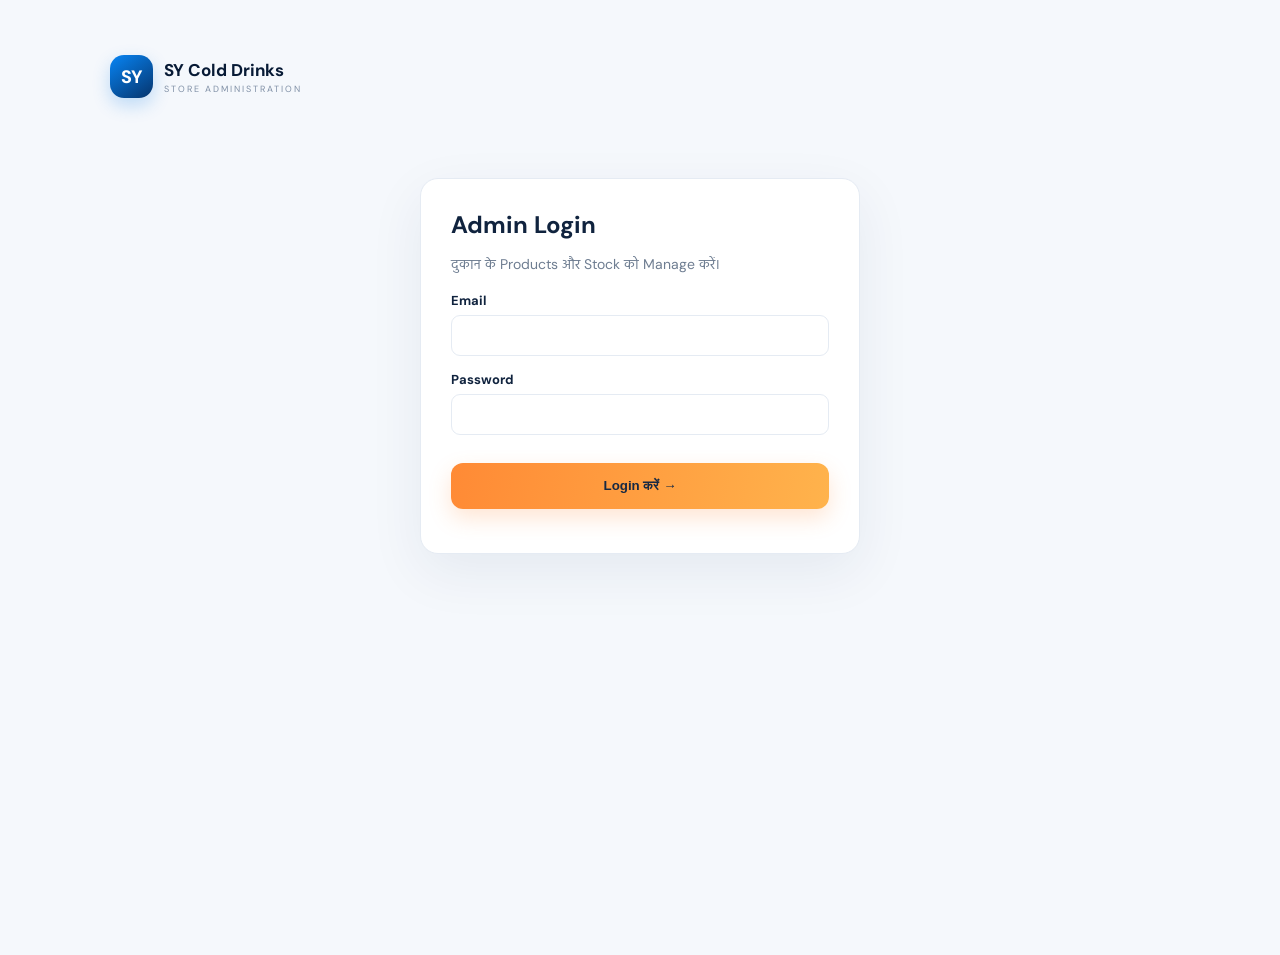
==== admin.html @ 3dd71ea2 "Create SY Cold Drinks admin panel" ====
<!doctype html>
<html lang="hi"><head><meta charset="utf-8"><meta name="viewport" content="width=device-width,initial-scale=1"><title>Admin | SY Cold Drinks</title><link rel="stylesheet" href="styles.css"></head>
<body class="admin-body">
<div class="admin-wrap">
  <a class="brand" href="./"><span class="brand-mark">SY</span><span><b>SY Cold Drinks</b><small>STORE ADMINISTRATION</small></span></a>
  <section class="admin-card" id="loginCard"><h1>Admin Login</h1><p>दुकान के Products और Stock को Manage करें।</p>
    <form id="loginForm"><label>Email<input name="email" type="email" required autocomplete="username"></label><label>Password<input name="password" type="password" required autocomplete="current-password"></label><button class="primary-btn full-btn">Login करें →</button><p class="form-message" id="loginMessage"></p></form>
  </section>
  <section id="dashboard" class="hidden">
    <div class="admin-top"><div><span class="eyebrow">CONTROL CENTER</span><h1>Products Dashboard</h1></div><button class="outline-btn" id="logoutBtn">Logout</button></div>
    <div class="admin-panel"><h2 id="productFormTitle">नया Product जोड़ें</h2><form id="productForm">
      <div class="admin-toolbar">
        <label>Product Name<input name="name" required></label><label>Size / Pack<input name="size_label" placeholder="जैसे 750 ml"></label><label>MRP (₹)<input name="mrp" type="number" min="0" step="1" required></label><label>Selling Price (₹)<input name="selling_price" type="number" min="0" step="1" required></label>
        <label>Stock<input name="stock_quantity" type="number" min="0" step="1" required></label><label>Image URL<input name="image_url" type="url" placeholder="https://..."></label><label>Brand<input name="brand"></label><label>Category ID<input name="category_id" type="number" min="1" placeholder="Optional"></label>
      </div>
      <label>Description<input name="description"></label>
      <button class="primary-btn" type="submit">Save Product</button> <button class="outline-btn hidden" type="button" id="cancelEdit">Cancel Edit</button><p class="form-message" id="productMessage"></p>
    </form></div>
    <div class="admin-panel"><div class="admin-top"><h2>Product List</h2><button class="outline-btn" id="refreshBtn">Refresh</button></div><div id="productsTable">Loading…</div></div>
    <p><a href="./">← Customer Website</a></p>
  </section>
</div><script src="admin.js"></script></body></html>
---- styles.css ----
@import url('https://fonts.googleapis.com/css2?family=DM+Sans:wght@400;500;600;700;800&family=Hind:wght@400;500;600;700&display=swap');
:root{--navy:#071a35;--blue:#0878e8;--cyan:#55d5e8;--orange:#ff8a35;--ink:#10233e;--muted:#6e7d91;--paper:#f5f8fc;--line:#e5ebf3;--white:#fff;--shadow:0 18px 55px #0b2a5012}
*{box-sizing:border-box}html{scroll-behavior:smooth}body{margin:0;background:#fff;color:var(--ink);font-family:'DM Sans','Hind',sans-serif}.topline{background:var(--navy);color:#d9f6ff;text-align:center;padding:9px 15px;font-size:13px;letter-spacing:.2px}.site-header{height:82px;display:flex;align-items:center;justify-content:space-between;padding:0 max(calc((100% - 1180px)/2),5.5%);border-bottom:1px solid var(--line);gap:24px}.brand{display:flex;align-items:center;gap:11px;color:var(--navy);text-decoration:none}.brand-mark{height:43px;width:43px;border-radius:14px;background:linear-gradient(145deg,#0785f5,#06346c);color:white;display:grid;place-items:center;font-weight:800;font-size:18px;box-shadow:0 7px 18px #0878e83d}.brand b{display:block;font-size:17px}.brand small{display:block;color:#8090a6;font-size:9px;letter-spacing:2px;margin-top:2px}.site-header nav{display:flex;gap:30px}.site-header nav a,footer>a{color:#52647a;text-decoration:none;font-size:14px;font-weight:600}.site-header nav a:hover,footer a:hover{color:var(--blue)}button,a{ -webkit-tap-highlight-color:transparent}.cart-pill{border:1px solid var(--line);background:#fff;border-radius:30px;padding:10px 15px;font-weight:700;color:var(--navy);cursor:pointer}.cart-pill b{background:var(--blue);color:#fff;border-radius:20px;padding:2px 7px;margin-left:5px}.hero{max-width:1180px;margin:32px auto 25px;min-height:405px;border-radius:28px;background:linear-gradient(110deg,#071a35 0%,#0a3768 58%,#0878c5 100%);color:#fff;display:grid;grid-template-columns:1fr 1fr;overflow:hidden;position:relative;padding:58px 7%}.hero:after{content:"";position:absolute;width:520px;height:520px;border:1px solid #ffffff16;border-radius:50%;right:7%;top:-200px}.hero-copy{position:relative;z-index:2}.eyebrow{font-size:10px;font-weight:800;letter-spacing:2px;color:#28b8ee}.hero h1{font-family:'Hind',sans-serif;font-size:clamp(42px,5vw,66px);line-height:1.12;margin:18px 0 12px;letter-spacing:-1.5px}.hero h1 em{font-style:normal;color:#64e2ef}.hero-copy p{color:#d0dfef;font-size:16px;max-width:390px;line-height:1.8}.primary-btn{display:inline-flex;align-items:center;justify-content:center;gap:24px;border:0;border-radius:12px;background:linear-gradient(100deg,#ff8a35,#ffb34c);color:#172943;font-weight:800;text-decoration:none;padding:15px 21px;cursor:pointer;box-shadow:0 9px 22px #ff8a3538}.primary-btn:hover{filter:brightness(1.04);transform:translateY(-1px)}.hero-notes{display:flex;gap:22px;margin-top:25px;color:#c9e9f7;font-size:12px}.hero-art{position:relative;min-height:280px;display:flex;align-items:center;justify-content:center}.sun-orb{position:absolute;width:260px;height:260px;border-radius:50%;background:linear-gradient(140deg,#ffbe66,#ff783d);opacity:.95;right:14%;top:8px;box-shadow:0 0 0 28px #ffffff0c}.can{position:absolute;width:105px;height:220px;border-radius:20px 20px 25px 25px;box-shadow:inset -12px 0 15px #00152b35,0 25px 35px #00152b55;display:flex;flex-direction:column;align-items:center;justify-content:center;color:#fff;border:2px solid #ffffff45;transform:rotate(-10deg);z-index:2}.can:before{content:"";position:absolute;top:-6px;width:65px;height:8px;background:#c9d6df;border-radius:6px}.can span{font-size:10px;letter-spacing:2px}.can b{font-size:24px;letter-spacing:-1px}.can small{font-size:8px;letter-spacing:2px;margin-top:10px}.can-orange{background:linear-gradient(100deg,#ed4f18,#ff9a27);left:20%;top:43px}.can-blue{background:linear-gradient(100deg,#0352a5,#18a9d7);right:18%;top:73px;transform:rotate(10deg)}.splash{position:absolute;right:0;bottom:5px;font-weight:900;font-size:25px;line-height:1;color:#baf5ff;transform:rotate(-8deg);z-index:3}.ice{position:absolute;color:#b9f7ff;font-size:42px;z-index:3}.ice-one{left:8%;top:14px}.ice-two{right:4%;top:50px}.benefits{max-width:1180px;margin:0 auto 75px;display:grid;grid-template-columns:repeat(4,1fr);border:1px solid var(--line);border-radius:18px;box-shadow:var(--shadow);background:#fff;padding:20px 10px}.benefits>div{display:grid;grid-template-columns:45px 1fr;grid-template-rows:auto auto;align-items:center;padding:7px 18px;border-right:1px solid var(--line)}.benefits>div:last-child{border:0}.benefits span{grid-row:1/3;font-size:25px}.benefits b{font-size:13px}.benefits small{font-size:11px;color:var(--muted);margin-top:4px}.section-wrap{max-width:1180px;margin:0 auto 80px}.section-heading{display:flex;align-items:end;justify-content:space-between;margin-bottom:24px}.section-heading h2,.address-strip h2{font-family:'Hind',sans-serif;font-size:34px;margin:7px 0 0;color:var(--navy)}.section-heading p{margin:5px 0 0;color:var(--muted);font-size:14px}.searchbox{border:1px solid var(--line);border-radius:12px;padding:11px 14px;color:#8796aa;min-width:260px}.searchbox input{border:0;outline:0;font:inherit;margin-left:8px;width:82%}.category-row{display:flex;gap:9px;overflow:auto;padding:2px 0 18px}.category{white-space:nowrap;border:1px solid var(--line);background:#fff;border-radius:30px;padding:9px 17px;color:#5e6e82;cursor:pointer}.category.active{background:var(--navy);border-color:var(--navy);color:#fff}.product-grid{display:grid;grid-template-columns:repeat(4,1fr);gap:18px}.product-card{border:1px solid var(--line);border-radius:17px;overflow:hidden;background:#fff;transition:.2s;box-shadow:0 4px 18px #0b2a5008}.product-card:hover{transform:translateY(-4px);box-shadow:var(--shadow)}.product-image{height:190px;background:linear-gradient(145deg,#e8f7ff,#f7f9fc);display:grid;place-items:center;position:relative}.product-image img{width:100%;height:100%;object-fit:contain;padding:15px}.product-placeholder{font-size:58px;filter:drop-shadow(0 12px 9px #18375a20)}.product-info{padding:15px}.product-info h3{font-size:15px;margin:0 0 5px}.product-info p{font-size:12px;color:var(--muted);margin:0 0 13px}.price-line{display:flex;align-items:center;gap:8px;margin-bottom:13px}.price-line b{font-size:18px;color:var(--navy)}.price-line del{font-size:12px;color:#9ba7b6}.add-btn{width:100%;border:0;border-radius:9px;padding:11px;background:#eaf5ff;color:#0874d9;font-weight:800;cursor:pointer}.add-btn:hover{background:#d8edff}.loading-card,.empty-products{grid-column:1/-1;padding:40px;text-align:center;border:1px dashed #ccd8e6;border-radius:16px;color:#75859a;background:#fbfdff}.address-strip{max-width:1180px;margin:0 auto 70px;padding:34px 40px;border-radius:20px;background:#eff8ff;display:flex;justify-content:space-between;align-items:center}.address-strip h2{font-size:27px}.address-strip p{color:var(--muted);margin-bottom:0}.outline-btn{border:1px solid #b8d8f2;border-radius:11px;padding:12px 18px;color:#086ac4;text-decoration:none;font-weight:700;white-space:nowrap}footer{border-top:1px solid var(--line);padding:25px max(calc((100% - 1180px)/2),5.5%);display:flex;align-items:center;justify-content:space-between;color:#8b98a9;font-size:12px}.footer-brand .brand-mark{width:34px;height:34px;border-radius:10px}.drawer-backdrop{position:fixed;inset:0;background:#06172b80;z-index:20;opacity:0;visibility:hidden;transition:.2s}.drawer-backdrop.open{opacity:1;visibility:visible}.cart-drawer{position:fixed;z-index:21;right:0;top:0;height:100dvh;width:min(430px,100%);background:#fff;transform:translateX(105%);transition:.25s;display:flex;flex-direction:column;padding:25px;box-shadow:-15px 0 45px #06172b20}.cart-drawer.open{transform:translateX(0)}.drawer-head{display:flex;align-items:center;justify-content:space-between;border-bottom:1px solid var(--line);padding-bottom:16px}.drawer-head h2{margin:4px 0 0;font-size:25px}.icon-btn{border:1px solid var(--line);background:#fff;border-radius:50%;width:38px;height:38px;cursor:pointer}.cart-items{flex:1;overflow:auto;padding:15px 0}.empty-cart{text-align:center;color:var(--muted);padding:45px 0}.cart-item{display:grid;grid-template-columns:1fr auto;gap:10px;padding:13px 0;border-bottom:1px solid var(--line)}.cart-item b{font-size:14px}.cart-item small{display:block;color:var(--muted);margin-top:5px}.qty-control{display:flex;align-items:center;gap:10px}.qty-control button{border:1px solid var(--line);background:#f6f9fc;border-radius:7px;width:27px;height:27px;cursor:pointer}.cart-summary{border-top:1px solid var(--line);padding-top:17px}.cart-summary>div{display:flex;justify-content:space-between;margin:9px 0;color:#65758a;font-size:14px}.cart-summary .total-line{font-size:18px;color:var(--navy);font-weight:800;border-top:1px dashed var(--line);padding-top:13px}.full-btn{width:100%;margin-top:13px}.cart-summary>small{display:block;color:#8794a5;font-size:11px;line-height:1.6;margin-top:12px}.checkout-dialog{border:0;border-radius:18px;width:min(500px,calc(100% - 24px));padding:24px;box-shadow:0 25px 80px #06172b45}.checkout-dialog::backdrop{background:#06172b88}.checkout-dialog form>label{display:block;font-size:13px;font-weight:700;margin:14px 0;color:#34465d}.checkout-dialog input,.checkout-dialog textarea,.checkout-dialog select{display:block;width:100%;margin-top:6px;border:1px solid #dce5ef;border-radius:9px;padding:11px;font:inherit;font-weight:400;outline-color:#1687ed}.payment-note{padding:12px;background:#f0f8ff;border-radius:9px;font-size:13px}.form-message{font-size:13px;color:#b64b27}.admin-body{background:var(--paper);min-height:100vh}.admin-wrap{max-width:1100px;margin:55px auto;padding:0 20px}.admin-card{max-width:440px;margin:80px auto;background:white;border:1px solid var(--line);border-radius:18px;padding:30px;box-shadow:var(--shadow)}.admin-card h1{margin:0 0 8px}.admin-card p{color:var(--muted);font-size:14px}.admin-card label,.admin-toolbar label{display:block;font-size:13px;font-weight:700;margin:15px 0}.admin-card input,.admin-toolbar input,.admin-toolbar select{width:100%;padding:11px;border:1px solid var(--line);border-radius:9px;margin-top:6px;font:inherit}.admin-panel{background:#fff;border:1px solid var(--line);border-radius:17px;padding:24px;margin:20px 0}.admin-toolbar{display:grid;grid-template-columns:repeat(4,1fr);gap:12px}.admin-toolbar button{align-self:end}.admin-table{width:100%;border-collapse:collapse;font-size:13px}.admin-table th,.admin-table td{text-align:left;padding:12px;border-bottom:1px solid var(--line)}.admin-table button{margin-right:5px;border:1px solid var(--line);background:white;border-radius:7px;padding:6px 9px;cursor:pointer}.danger{color:#c0392b}.admin-top{display:flex;justify-content:space-between;align-items:center}.hidden{display:none!important}@media(max-width:900px){.hero,.benefits,.section-wrap,.address-strip{margin-left:20px;margin-right:20px}.hero{padding:42px 5%;grid-template-columns:1fr 1fr}.benefits{grid-template-columns:repeat(2,1fr)}.benefits>div:nth-child(2){border-right:0}.benefits>div:nth-child(-n+2){border-bottom:1px solid var(--line)}.product-grid{grid-template-columns:repeat(3,1fr)}}@media(max-width:620px){.topline{font-size:11px}.site-header{height:68px;padding:0 16px}.site-header nav{display:none}.brand b{font-size:15px}.hero{margin:16px 12px 22px;display:block;padding:32px 25px 15px;min-height:570px}.hero h1{font-size:49px}.hero-art{height:260px;margin-top:8px}.can-orange{left:22%;top:18px}.can-blue{right:20%;top:44px}.sun-orb{right:18%;top:0;width:220px;height:220px}.benefits{margin:0 12px 55px;padding:10px 3px}.benefits>div{padding:12px 8px;grid-template-columns:34px 1fr}.benefits b{font-size:11px}.benefits small{font-size:10px}.benefits span{font-size:20px}.section-wrap{margin:0 14px 55px}.section-heading{display:block}.searchbox{display:block;margin-top:18px}.product-grid{grid-template-columns:repeat(2,minmax(0,1fr));gap:10px}.product-image{height:145px}.product-placeholder{font-size:45px}.product-info{padding:11px}.product-info h3{font-size:13px}.price-line b{font-size:16px}.address-strip{margin:0 12px 45px;padding:24px;display:block}.address-strip h2{font-size:23px}.outline-btn{display:inline-block;margin-top:18px}footer{padding:22px 15px;gap:10px;flex-wrap:wrap}footer>span{order:3;width:100%}.admin-toolbar{grid-template-columns:1fr 1fr}.admin-table{display:block;overflow:auto}}
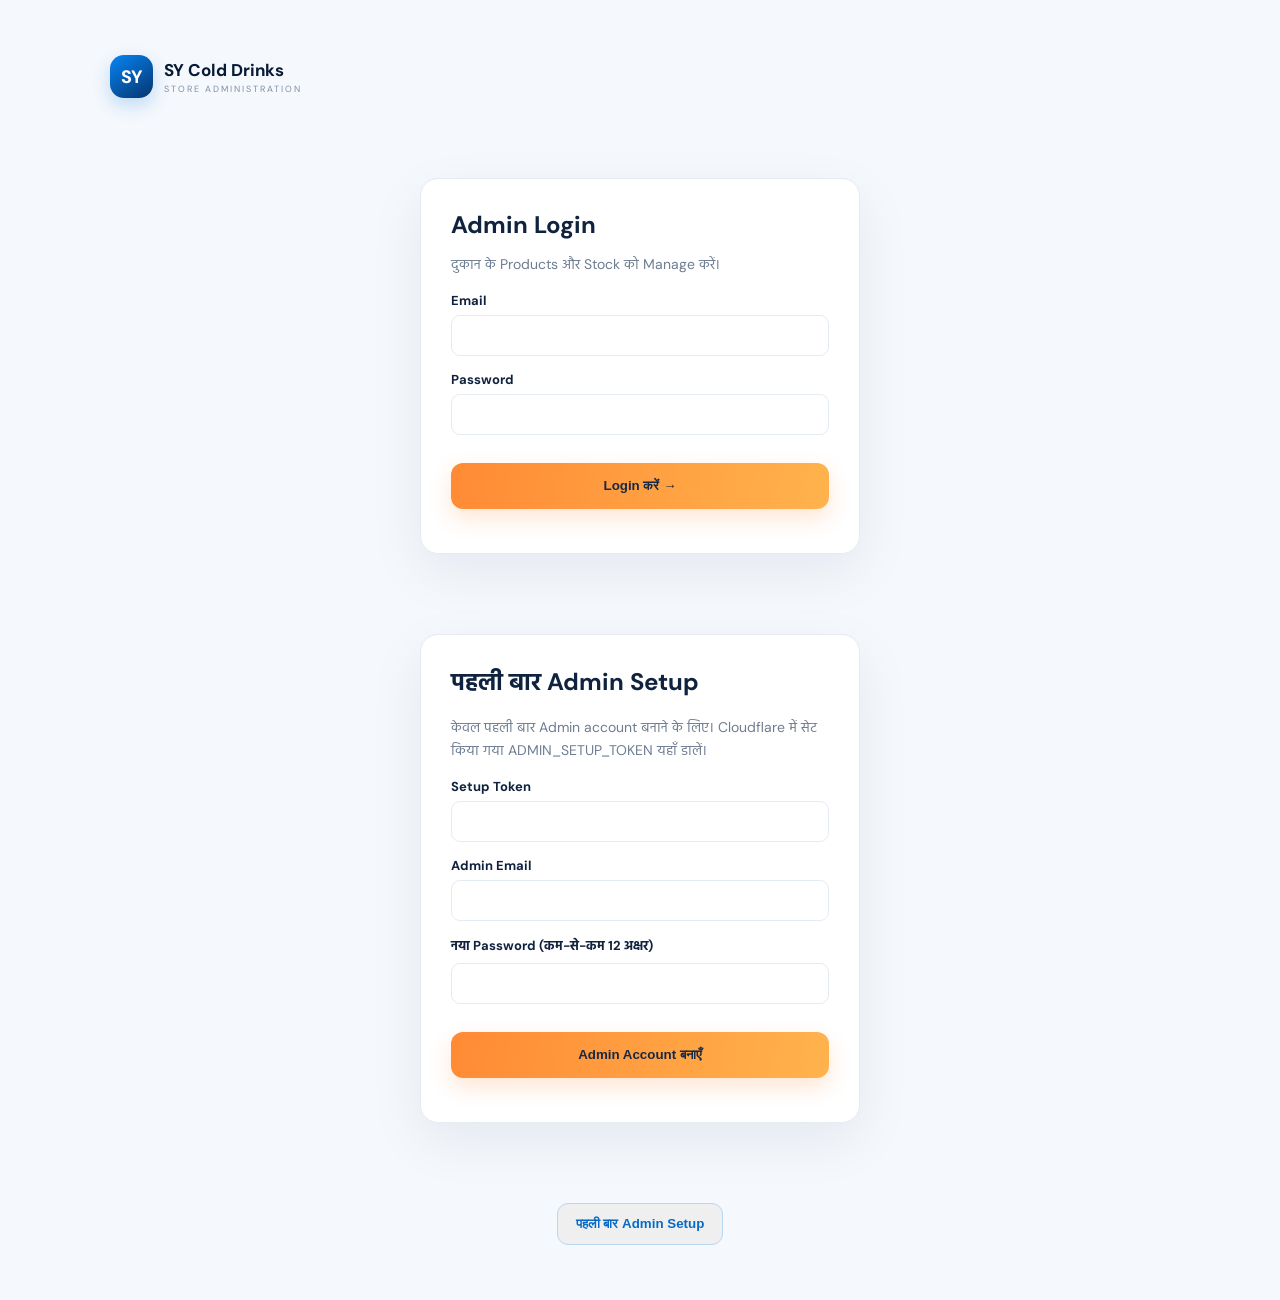
==== commit 9bd439da: "Add first admin account setup form" ====
--- a/admin.html
+++ b/admin.html
@@ -6,6 +6,11 @@
   <section class="admin-card" id="loginCard"><h1>Admin Login</h1><p>दुकान के Products और Stock को Manage करें।</p>
     <form id="loginForm"><label>Email<input name="email" type="email" required autocomplete="username"></label><label>Password<input name="password" type="password" required autocomplete="current-password"></label><button class="primary-btn full-btn">Login करें →</button><p class="form-message" id="loginMessage"></p></form>
   </section>
+  <section class="admin-card" id="setupCard">
+    <h1>पहली बार Admin Setup</h1><p>केवल पहली बार Admin account बनाने के लिए। Cloudflare में सेट किया गया ADMIN_SETUP_TOKEN यहाँ डालें।</p>
+    <form id="setupForm"><label>Setup Token<input name="setup_token" type="password" required autocomplete="off"></label><label>Admin Email<input name="email" type="email" required></label><label>नया Password (कम-से-कम 12 अक्षर)<input name="password" type="password" minlength="12" required autocomplete="new-password"></label><button class="primary-btn full-btn">Admin Account बनाएँ</button><p class="form-message" id="setupMessage"></p></form>
+  </section>
+  <p style="text-align:center"><button class="outline-btn" id="showSetup">पहली बार Admin Setup</button></p>
   <section id="dashboard" class="hidden">
     <div class="admin-top"><div><span class="eyebrow">CONTROL CENTER</span><h1>Products Dashboard</h1></div><button class="outline-btn" id="logoutBtn">Logout</button></div>
     <div class="admin-panel"><h2 id="productFormTitle">नया Product जोड़ें</h2><form id="productForm">
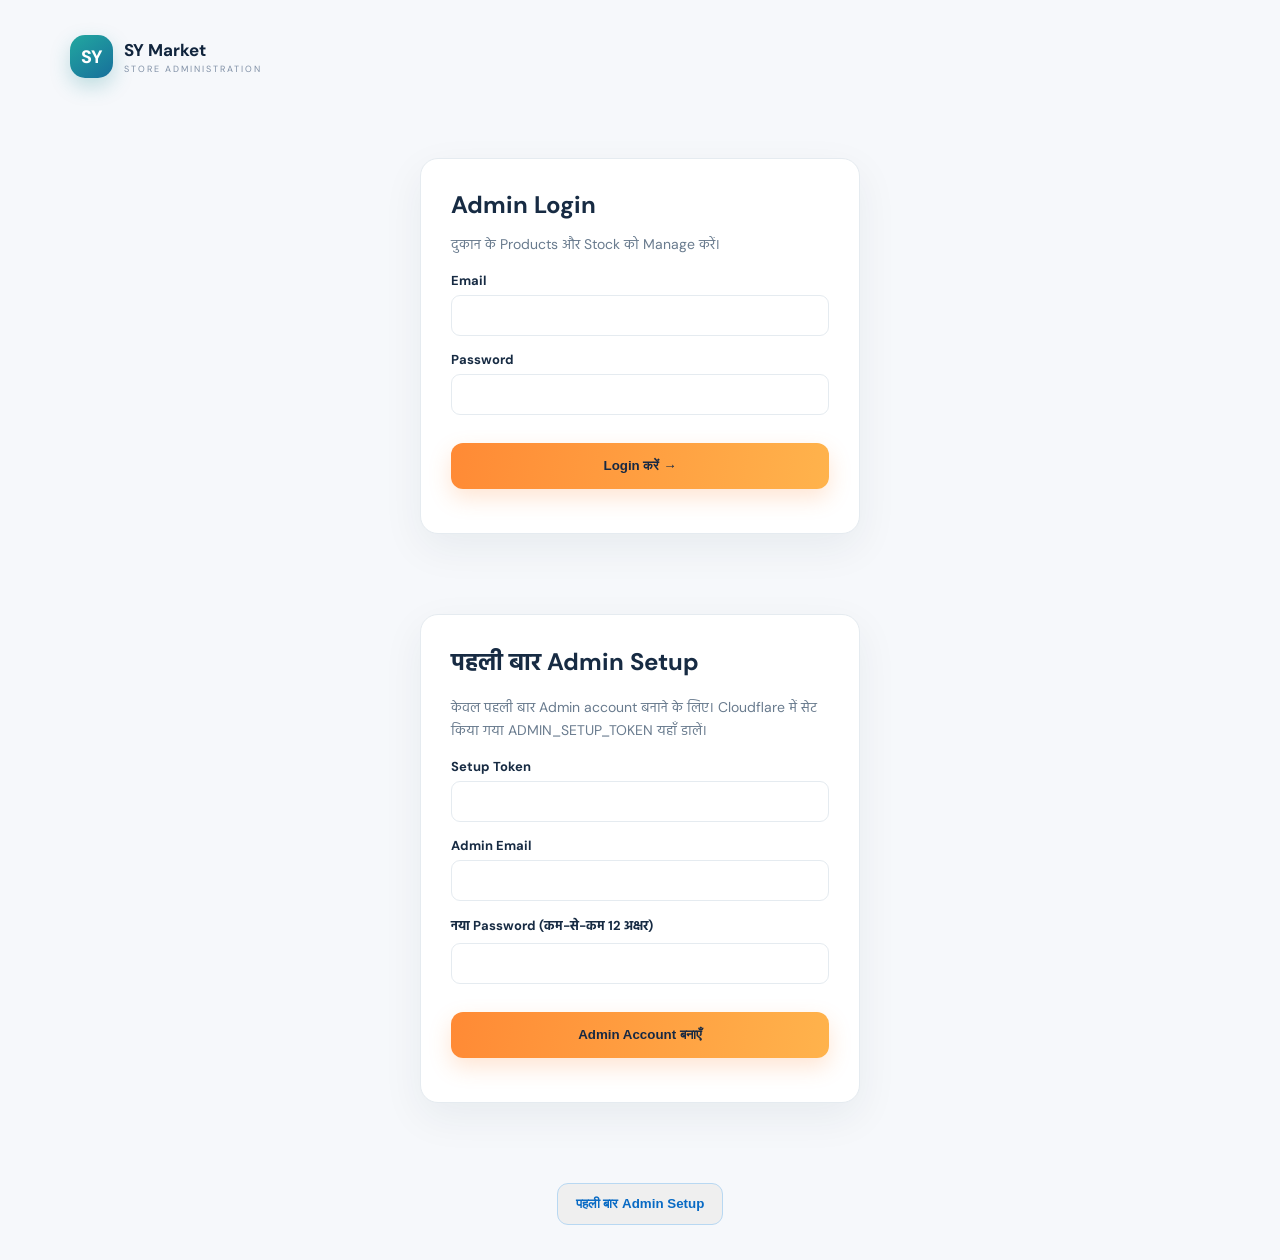
==== commit 3cf8ff11: "Update SY Market product and category admin form" ====
--- a/admin.html
+++ b/admin.html
@@ -1,27 +1,33 @@
-<!doctype html>
-<html lang="hi"><head><meta charset="utf-8"><meta name="viewport" content="width=device-width,initial-scale=1"><title>Admin | SY Cold Drinks</title><link rel="stylesheet" href="styles.css"></head>
-<body class="admin-body">
-<div class="admin-wrap">
-  <a class="brand" href="./"><span class="brand-mark">SY</span><span><b>SY Cold Drinks</b><small>STORE ADMINISTRATION</small></span></a>
-  <section class="admin-card" id="loginCard"><h1>Admin Login</h1><p>दुकान के Products और Stock को Manage करें।</p>
-    <form id="loginForm"><label>Email<input name="email" type="email" required autocomplete="username"></label><label>Password<input name="password" type="password" required autocomplete="current-password"></label><button class="primary-btn full-btn">Login करें →</button><p class="form-message" id="loginMessage"></p></form>
-  </section>
-  <section class="admin-card" id="setupCard">
-    <h1>पहली बार Admin Setup</h1><p>केवल पहली बार Admin account बनाने के लिए। Cloudflare में सेट किया गया ADMIN_SETUP_TOKEN यहाँ डालें।</p>
-    <form id="setupForm"><label>Setup Token<input name="setup_token" type="password" required autocomplete="off"></label><label>Admin Email<input name="email" type="email" required></label><label>नया Password (कम-से-कम 12 अक्षर)<input name="password" type="password" minlength="12" required autocomplete="new-password"></label><button class="primary-btn full-btn">Admin Account बनाएँ</button><p class="form-message" id="setupMessage"></p></form>
-  </section>
-  <p style="text-align:center"><button class="outline-btn" id="showSetup">पहली बार Admin Setup</button></p>
-  <section id="dashboard" class="hidden">
-    <div class="admin-top"><div><span class="eyebrow">CONTROL CENTER</span><h1>Products Dashboard</h1></div><button class="outline-btn" id="logoutBtn">Logout</button></div>
-    <div class="admin-panel"><h2 id="productFormTitle">नया Product जोड़ें</h2><form id="productForm">
-      <div class="admin-toolbar">
-        <label>Product Name<input name="name" required></label><label>Size / Pack<input name="size_label" placeholder="जैसे 750 ml"></label><label>MRP (₹)<input name="mrp" type="number" min="0" step="1" required></label><label>Selling Price (₹)<input name="selling_price" type="number" min="0" step="1" required></label>
-        <label>Stock<input name="stock_quantity" type="number" min="0" step="1" required></label><label>Image URL<input name="image_url" type="url" placeholder="https://..."></label><label>Brand<input name="brand"></label><label>Category ID<input name="category_id" type="number" min="1" placeholder="Optional"></label>
-      </div>
-      <label>Description<input name="description"></label>
-      <button class="primary-btn" type="submit">Save Product</button> <button class="outline-btn hidden" type="button" id="cancelEdit">Cancel Edit</button><p class="form-message" id="productMessage"></p>
-    </form></div>
-    <div class="admin-panel"><div class="admin-top"><h2>Product List</h2><button class="outline-btn" id="refreshBtn">Refresh</button></div><div id="productsTable">Loading…</div></div>
-    <p><a href="./">← Customer Website</a></p>
-  </section>
-</div><script src="admin.js"></script></body></html>+<!doctype html>
+<html lang="hi"><head><meta charset="utf-8"><meta name="viewport" content="width=device-width,initial-scale=1"><title>Admin | SY Market</title><link rel="stylesheet" href="styles.css"></head>
+<body class="admin-body">
+<div class="admin-wrap">
+  <a class="brand" href="./"><span class="brand-mark">SY</span><span><b>SY Market</b><small>STORE ADMINISTRATION</small></span></a>
+  <section class="admin-card" id="loginCard"><h1>Admin Login</h1><p>दुकान के Products और Stock को Manage करें।</p>
+    <form id="loginForm"><label>Email<input name="email" type="email" required autocomplete="username"></label><label>Password<input name="password" type="password" required autocomplete="current-password"></label><button class="primary-btn full-btn">Login करें →</button><p class="form-message" id="loginMessage"></p></form>
+  </section>
+  <section class="admin-card" id="setupCard">
+    <h1>पहली बार Admin Setup</h1><p>केवल पहली बार Admin account बनाने के लिए। Cloudflare में सेट किया गया ADMIN_SETUP_TOKEN यहाँ डालें।</p>
+    <form id="setupForm"><label>Setup Token<input name="setup_token" type="password" required autocomplete="off"></label><label>Admin Email<input name="email" type="email" required></label><label>नया Password (कम-से-कम 12 अक्षर)<input name="password" type="password" minlength="12" required autocomplete="new-password"></label><button class="primary-btn full-btn">Admin Account बनाएँ</button><p class="form-message" id="setupMessage"></p></form>
+  </section>
+  <p style="text-align:center"><button class="outline-btn" id="showSetup">पहली बार Admin Setup</button></p>
+  <section id="dashboard" class="hidden">
+    <div class="admin-top"><div><span class="eyebrow">CONTROL CENTER</span><h1>Store Dashboard</h1></div><button class="outline-btn" id="logoutBtn">Logout</button></div>
+    <div class="admin-panel"><h2 id="productFormTitle">नया Product जोड़ें</h2><form id="productForm">
+      <div class="admin-toolbar">
+        <label>Product Name<input name="name" required></label><label>Size / Pack<input name="size_label" placeholder="जैसे 750 ml"></label><label>MRP (₹)<input name="mrp" type="number" min="0" step="1" required></label><label>Selling Price (₹)<input name="selling_price" type="number" min="0" step="1" required></label>
+        <label>Stock<input name="stock_quantity" type="number" min="0" step="1" required></label><label>Product Photo URL<input name="image_url" type="url" placeholder="https://..."></label><label>Brand (वैकल्पिक)<input name="brand"></label><label>Category<select name="category_id" id="productCategorySelect" required><option value="">पहले Category चुनें</option></select></label>
+      </div>
+      <p class="category-hint">पहले नीचे Categories में category जोड़ें, फिर यहाँ उस category का सामान जोड़ें। Product photo के लिए HTTPS image link डालें।</p>
+      <label>Description<input name="description"></label>
+      <button class="primary-btn" type="submit">Save Product</button> <button class="outline-btn hidden" type="button" id="cancelEdit">Cancel Edit</button><p class="form-message" id="productMessage"></p>
+    </form></div>
+    <div class="admin-panel"><div class="admin-top"><h2>Product List</h2><button class="outline-btn" id="refreshBtn">Refresh</button></div><div id="productsTable">Loading…</div></div>
+    <div class="admin-panel"><div class="admin-top"><h2>Categories</h2></div><p class="category-hint">अपनी दुकान की categories बनाएँ—जैसे Grocery, Snacks, Drinks। ये customer website पर अपने आप दिखेंगी।</p><form id="categoryForm" class="admin-toolbar"><label>Category का नाम<input name="name" required placeholder="जैसे Grocery"></label><label>दिखाने का क्रम<input name="sort_order" type="number" value="0"></label><label>विवरण (वैकल्पिक)<input name="description"></label><button class="primary-btn">Category जोड़ें</button></form><div id="categoriesTable">Loading…</div></div>
+    <div class="admin-panel"><div class="admin-top"><h2>Orders</h2><select id="orderFilter"><option value="">All orders</option><option value="pending">Pending</option><option value="confirmed">Confirmed</option><option value="preparing">Preparing</option><option value="out_for_delivery">Out for delivery</option><option value="ready_for_pickup">Ready for pickup</option><option value="completed">Completed</option><option value="cancelled">Cancelled</option></select></div><div id="ordersTable">Loading…</div></div>
+    <div class="admin-panel"><h2>Store Settings</h2><form id="settingsForm" class="admin-toolbar"><label>Store name<input name="store_name"></label><label>Phone<input name="phone" inputmode="numeric"></label><label>Delivery charge<input name="delivery_charge" type="number"></label><label>Minimum order<input name="minimum_order" type="number"></label><label>Delivery radius (km)<input name="delivery_radius_km" type="number"></label><label>Business hours<input name="business_hours"></label><label>Address<input name="address"></label><label>Accepting orders<select name="is_accepting_orders"><option value="true">Yes</option><option value="false">No</option></select></label><button class="primary-btn">Save Settings</button></form><p class="form-message" id="settingsMessage"></p></div>
+    <p><a href="./">← Customer Website</a></p>
+  </section>
+  <dialog id="orderDetailsDialog" class="checkout-dialog"><div class="drawer-head"><div><span class="eyebrow">ORDER DETAILS</span><h2 id="orderDetailsTitle">Order</h2></div><button type="button" class="icon-btn" id="closeOrderDetails" aria-label="Close">✕</button></div><div id="orderDetailsBody"></div></dialog>
+</div><script src="admin.js"></script></body></html>
+
--- a/styles.css
+++ b/styles.css
@@ -1,3 +1,85 @@
 @import url('https://fonts.googleapis.com/css2?family=DM+Sans:wght@400;500;600;700;800&family=Hind:wght@400;500;600;700&display=swap');
 :root{--navy:#071a35;--blue:#0878e8;--cyan:#55d5e8;--orange:#ff8a35;--ink:#10233e;--muted:#6e7d91;--paper:#f5f8fc;--line:#e5ebf3;--white:#fff;--shadow:0 18px 55px #0b2a5012}
-*{box-sizing:border-box}html{scroll-behavior:smooth}body{margin:0;background:#fff;color:var(--ink);font-family:'DM Sans','Hind',sans-serif}.topline{background:var(--navy);color:#d9f6ff;text-align:center;padding:9px 15px;font-size:13px;letter-spacing:.2px}.site-header{height:82px;display:flex;align-items:center;justify-content:space-between;padding:0 max(calc((100% - 1180px)/2),5.5%);border-bottom:1px solid var(--line);gap:24px}.brand{display:flex;align-items:center;gap:11px;color:var(--navy);text-decoration:none}.brand-mark{height:43px;width:43px;border-radius:14px;background:linear-gradient(145deg,#0785f5,#06346c);color:white;display:grid;place-items:center;font-weight:800;font-size:18px;box-shadow:0 7px 18px #0878e83d}.brand b{display:block;font-size:17px}.brand small{display:block;color:#8090a6;font-size:9px;letter-spacing:2px;margin-top:2px}.site-header nav{display:flex;gap:30px}.site-header nav a,footer>a{color:#52647a;text-decoration:none;font-size:14px;font-weight:600}.site-header nav a:hover,footer a:hover{color:var(--blue)}button,a{ -webkit-tap-highlight-color:transparent}.cart-pill{border:1px solid var(--line);background:#fff;border-radius:30px;padding:10px 15px;font-weight:700;color:var(--navy);cursor:pointer}.cart-pill b{background:var(--blue);color:#fff;border-radius:20px;padding:2px 7px;margin-left:5px}.hero{max-width:1180px;margin:32px auto 25px;min-height:405px;border-radius:28px;background:linear-gradient(110deg,#071a35 0%,#0a3768 58%,#0878c5 100%);color:#fff;display:grid;grid-template-columns:1fr 1fr;overflow:hidden;position:relative;padding:58px 7%}.hero:after{content:"";position:absolute;width:520px;height:520px;border:1px solid #ffffff16;border-radius:50%;right:7%;top:-200px}.hero-copy{position:relative;z-index:2}.eyebrow{font-size:10px;font-weight:800;letter-spacing:2px;color:#28b8ee}.hero h1{font-family:'Hind',sans-serif;font-size:clamp(42px,5vw,66px);line-height:1.12;margin:18px 0 12px;letter-spacing:-1.5px}.hero h1 em{font-style:normal;color:#64e2ef}.hero-copy p{color:#d0dfef;font-size:16px;max-width:390px;line-height:1.8}.primary-btn{display:inline-flex;align-items:center;justify-content:center;gap:24px;border:0;border-radius:12px;background:linear-gradient(100deg,#ff8a35,#ffb34c);color:#172943;font-weight:800;text-decoration:none;padding:15px 21px;cursor:pointer;box-shadow:0 9px 22px #ff8a3538}.primary-btn:hover{filter:brightness(1.04);transform:translateY(-1px)}.hero-notes{display:flex;gap:22px;margin-top:25px;color:#c9e9f7;font-size:12px}.hero-art{position:relative;min-height:280px;display:flex;align-items:center;justify-content:center}.sun-orb{position:absolute;width:260px;height:260px;border-radius:50%;background:linear-gradient(140deg,#ffbe66,#ff783d);opacity:.95;right:14%;top:8px;box-shadow:0 0 0 28px #ffffff0c}.can{position:absolute;width:105px;height:220px;border-radius:20px 20px 25px 25px;box-shadow:inset -12px 0 15px #00152b35,0 25px 35px #00152b55;display:flex;flex-direction:column;align-items:center;justify-content:center;color:#fff;border:2px solid #ffffff45;transform:rotate(-10deg);z-index:2}.can:before{content:"";position:absolute;top:-6px;width:65px;height:8px;background:#c9d6df;border-radius:6px}.can span{font-size:10px;letter-spacing:2px}.can b{font-size:24px;letter-spacing:-1px}.can small{font-size:8px;letter-spacing:2px;margin-top:10px}.can-orange{background:linear-gradient(100deg,#ed4f18,#ff9a27);left:20%;top:43px}.can-blue{background:linear-gradient(100deg,#0352a5,#18a9d7);right:18%;top:73px;transform:rotate(10deg)}.splash{position:absolute;right:0;bottom:5px;font-weight:900;font-size:25px;line-height:1;color:#baf5ff;transform:rotate(-8deg);z-index:3}.ice{position:absolute;color:#b9f7ff;font-size:42px;z-index:3}.ice-one{left:8%;top:14px}.ice-two{right:4%;top:50px}.benefits{max-width:1180px;margin:0 auto 75px;display:grid;grid-template-columns:repeat(4,1fr);border:1px solid var(--line);border-radius:18px;box-shadow:var(--shadow);background:#fff;padding:20px 10px}.benefits>div{display:grid;grid-template-columns:45px 1fr;grid-template-rows:auto auto;align-items:center;padding:7px 18px;border-right:1px solid var(--line)}.benefits>div:last-child{border:0}.benefits span{grid-row:1/3;font-size:25px}.benefits b{font-size:13px}.benefits small{font-size:11px;color:var(--muted);margin-top:4px}.section-wrap{max-width:1180px;margin:0 auto 80px}.section-heading{display:flex;align-items:end;justify-content:space-between;margin-bottom:24px}.section-heading h2,.address-strip h2{font-family:'Hind',sans-serif;font-size:34px;margin:7px 0 0;color:var(--navy)}.section-heading p{margin:5px 0 0;color:var(--muted);font-size:14px}.searchbox{border:1px solid var(--line);border-radius:12px;padding:11px 14px;color:#8796aa;min-width:260px}.searchbox input{border:0;outline:0;font:inherit;margin-left:8px;width:82%}.category-row{display:flex;gap:9px;overflow:auto;padding:2px 0 18px}.category{white-space:nowrap;border:1px solid var(--line);background:#fff;border-radius:30px;padding:9px 17px;color:#5e6e82;cursor:pointer}.category.active{background:var(--navy);border-color:var(--navy);color:#fff}.product-grid{display:grid;grid-template-columns:repeat(4,1fr);gap:18px}.product-card{border:1px solid var(--line);border-radius:17px;overflow:hidden;background:#fff;transition:.2s;box-shadow:0 4px 18px #0b2a5008}.product-card:hover{transform:translateY(-4px);box-shadow:var(--shadow)}.product-image{height:190px;background:linear-gradient(145deg,#e8f7ff,#f7f9fc);display:grid;place-items:center;position:relative}.product-image img{width:100%;height:100%;object-fit:contain;padding:15px}.product-placeholder{font-size:58px;filter:drop-shadow(0 12px 9px #18375a20)}.product-info{padding:15px}.product-info h3{font-size:15px;margin:0 0 5px}.product-info p{font-size:12px;color:var(--muted);margin:0 0 13px}.price-line{display:flex;align-items:center;gap:8px;margin-bottom:13px}.price-line b{font-size:18px;color:var(--navy)}.price-line del{font-size:12px;color:#9ba7b6}.add-btn{width:100%;border:0;border-radius:9px;padding:11px;background:#eaf5ff;color:#0874d9;font-weight:800;cursor:pointer}.add-btn:hover{background:#d8edff}.loading-card,.empty-products{grid-column:1/-1;padding:40px;text-align:center;border:1px dashed #ccd8e6;border-radius:16px;color:#75859a;background:#fbfdff}.address-strip{max-width:1180px;margin:0 auto 70px;padding:34px 40px;border-radius:20px;background:#eff8ff;display:flex;justify-content:space-between;align-items:center}.address-strip h2{font-size:27px}.address-strip p{color:var(--muted);margin-bottom:0}.outline-btn{border:1px solid #b8d8f2;border-radius:11px;padding:12px 18px;color:#086ac4;text-decoration:none;font-weight:700;white-space:nowrap}footer{border-top:1px solid var(--line);padding:25px max(calc((100% - 1180px)/2),5.5%);display:flex;align-items:center;justify-content:space-between;color:#8b98a9;font-size:12px}.footer-brand .brand-mark{width:34px;height:34px;border-radius:10px}.drawer-backdrop{position:fixed;inset:0;background:#06172b80;z-index:20;opacity:0;visibility:hidden;transition:.2s}.drawer-backdrop.open{opacity:1;visibility:visible}.cart-drawer{position:fixed;z-index:21;right:0;top:0;height:100dvh;width:min(430px,100%);background:#fff;transform:translateX(105%);transition:.25s;display:flex;flex-direction:column;padding:25px;box-shadow:-15px 0 45px #06172b20}.cart-drawer.open{transform:translateX(0)}.drawer-head{display:flex;align-items:center;justify-content:space-between;border-bottom:1px solid var(--line);padding-bottom:16px}.drawer-head h2{margin:4px 0 0;font-size:25px}.icon-btn{border:1px solid var(--line);background:#fff;border-radius:50%;width:38px;height:38px;cursor:pointer}.cart-items{flex:1;overflow:auto;padding:15px 0}.empty-cart{text-align:center;color:var(--muted);padding:45px 0}.cart-item{display:grid;grid-template-columns:1fr auto;gap:10px;padding:13px 0;border-bottom:1px solid var(--line)}.cart-item b{font-size:14px}.cart-item small{display:block;color:var(--muted);margin-top:5px}.qty-control{display:flex;align-items:center;gap:10px}.qty-control button{border:1px solid var(--line);background:#f6f9fc;border-radius:7px;width:27px;height:27px;cursor:pointer}.cart-summary{border-top:1px solid var(--line);padding-top:17px}.cart-summary>div{display:flex;justify-content:space-between;margin:9px 0;color:#65758a;font-size:14px}.cart-summary .total-line{font-size:18px;color:var(--navy);font-weight:800;border-top:1px dashed var(--line);padding-top:13px}.full-btn{width:100%;margin-top:13px}.cart-summary>small{display:block;color:#8794a5;font-size:11px;line-height:1.6;margin-top:12px}.checkout-dialog{border:0;border-radius:18px;width:min(500px,calc(100% - 24px));padding:24px;box-shadow:0 25px 80px #06172b45}.checkout-dialog::backdrop{background:#06172b88}.checkout-dialog form>label{display:block;font-size:13px;font-weight:700;margin:14px 0;color:#34465d}.checkout-dialog input,.checkout-dialog textarea,.checkout-dialog select{display:block;width:100%;margin-top:6px;border:1px solid #dce5ef;border-radius:9px;padding:11px;font:inherit;font-weight:400;outline-color:#1687ed}.payment-note{padding:12px;background:#f0f8ff;border-radius:9px;font-size:13px}.form-message{font-size:13px;color:#b64b27}.admin-body{background:var(--paper);min-height:100vh}.admin-wrap{max-width:1100px;margin:55px auto;padding:0 20px}.admin-card{max-width:440px;margin:80px auto;background:white;border:1px solid var(--line);border-radius:18px;padding:30px;box-shadow:var(--shadow)}.admin-card h1{margin:0 0 8px}.admin-card p{color:var(--muted);font-size:14px}.admin-card label,.admin-toolbar label{display:block;font-size:13px;font-weight:700;margin:15px 0}.admin-card input,.admin-toolbar input,.admin-toolbar select{width:100%;padding:11px;border:1px solid var(--line);border-radius:9px;margin-top:6px;font:inherit}.admin-panel{background:#fff;border:1px solid var(--line);border-radius:17px;padding:24px;margin:20px 0}.admin-toolbar{display:grid;grid-template-columns:repeat(4,1fr);gap:12px}.admin-toolbar button{align-self:end}.admin-table{width:100%;border-collapse:collapse;font-size:13px}.admin-table th,.admin-table td{text-align:left;padding:12px;border-bottom:1px solid var(--line)}.admin-table button{margin-right:5px;border:1px solid var(--line);background:white;border-radius:7px;padding:6px 9px;cursor:pointer}.danger{color:#c0392b}.admin-top{display:flex;justify-content:space-between;align-items:center}.hidden{display:none!important}@media(max-width:900px){.hero,.benefits,.section-wrap,.address-strip{margin-left:20px;margin-right:20px}.hero{padding:42px 5%;grid-template-columns:1fr 1fr}.benefits{grid-template-columns:repeat(2,1fr)}.benefits>div:nth-child(2){border-right:0}.benefits>div:nth-child(-n+2){border-bottom:1px solid var(--line)}.product-grid{grid-template-columns:repeat(3,1fr)}}@media(max-width:620px){.topline{font-size:11px}.site-header{height:68px;padding:0 16px}.site-header nav{display:none}.brand b{font-size:15px}.hero{margin:16px 12px 22px;display:block;padding:32px 25px 15px;min-height:570px}.hero h1{font-size:49px}.hero-art{height:260px;margin-top:8px}.can-orange{left:22%;top:18px}.can-blue{right:20%;top:44px}.sun-orb{right:18%;top:0;width:220px;height:220px}.benefits{margin:0 12px 55px;padding:10px 3px}.benefits>div{padding:12px 8px;grid-template-columns:34px 1fr}.benefits b{font-size:11px}.benefits small{font-size:10px}.benefits span{font-size:20px}.section-wrap{margin:0 14px 55px}.section-heading{display:block}.searchbox{display:block;margin-top:18px}.product-grid{grid-template-columns:repeat(2,minmax(0,1fr));gap:10px}.product-image{height:145px}.product-placeholder{font-size:45px}.product-info{padding:11px}.product-info h3{font-size:13px}.price-line b{font-size:16px}.address-strip{margin:0 12px 45px;padding:24px;display:block}.address-strip h2{font-size:23px}.outline-btn{display:inline-block;margin-top:18px}footer{padding:22px 15px;gap:10px;flex-wrap:wrap}footer>span{order:3;width:100%}.admin-toolbar{grid-template-columns:1fr 1fr}.admin-table{display:block;overflow:auto}}+*{box-sizing:border-box}html{scroll-behavior:smooth}body{margin:0;background:#fff;color:var(--ink);font-family:'DM Sans','Hind',sans-serif}.topline{background:var(--navy);color:#d9f6ff;text-align:center;padding:9px 15px;font-size:13px;letter-spacing:.2px}.site-header{height:82px;display:flex;align-items:center;justify-content:space-between;padding:0 max(calc((100% - 1180px)/2),5.5%);border-bottom:1px solid var(--line);gap:24px}.brand{display:flex;align-items:center;gap:11px;color:var(--navy);text-decoration:none}.brand-mark{height:43px;width:43px;border-radius:14px;background:linear-gradient(145deg,#0785f5,#06346c);color:white;display:grid;place-items:center;font-weight:800;font-size:18px;box-shadow:0 7px 18px #0878e83d}.brand b{display:block;font-size:17px}.brand small{display:block;color:#8090a6;font-size:9px;letter-spacing:2px;margin-top:2px}.site-header nav{display:flex;gap:30px}.site-header nav a,footer>a{color:#52647a;text-decoration:none;font-size:14px;font-weight:600}.site-header nav a:hover,footer a:hover{color:var(--blue)}button,a{ -webkit-tap-highlight-color:transparent}.cart-pill{border:1px solid var(--line);background:#fff;border-radius:30px;padding:10px 15px;font-weight:700;color:var(--navy);cursor:pointer}.cart-pill b{background:var(--blue);color:#fff;border-radius:20px;padding:2px 7px;margin-left:5px}.hero{max-width:1180px;margin:32px auto 25px;min-height:405px;border-radius:28px;background:linear-gradient(110deg,#071a35 0%,#0a3768 58%,#0878c5 100%);color:#fff;display:grid;grid-template-columns:1fr 1fr;overflow:hidden;position:relative;padding:58px 7%}.hero:after{content:"";position:absolute;width:520px;height:520px;border:1px solid #ffffff16;border-radius:50%;right:7%;top:-200px}.hero-copy{position:relative;z-index:2}.eyebrow{font-size:10px;font-weight:800;letter-spacing:2px;color:#28b8ee}.hero h1{font-family:'Hind',sans-serif;font-size:clamp(42px,5vw,66px);line-height:1.12;margin:18px 0 12px;letter-spacing:-1.5px}.hero h1 em{font-style:normal;color:#64e2ef}.hero-copy p{color:#d0dfef;font-size:16px;max-width:390px;line-height:1.8}.primary-btn{display:inline-flex;align-items:center;justify-content:center;gap:24px;border:0;border-radius:12px;background:linear-gradient(100deg,#ff8a35,#ffb34c);color:#172943;font-weight:800;text-decoration:none;padding:15px 21px;cursor:pointer;box-shadow:0 9px 22px #ff8a3538}.primary-btn:hover{filter:brightness(1.04);transform:translateY(-1px)}.hero-notes{display:flex;gap:22px;margin-top:25px;color:#c9e9f7;font-size:12px}.hero-art{position:relative;min-height:280px;display:flex;align-items:center;justify-content:center}.sun-orb{position:absolute;width:260px;height:260px;border-radius:50%;background:linear-gradient(140deg,#ffbe66,#ff783d);opacity:.95;right:14%;top:8px;box-shadow:0 0 0 28px #ffffff0c}.can{position:absolute;width:105px;height:220px;border-radius:20px 20px 25px 25px;box-shadow:inset -12px 0 15px #00152b35,0 25px 35px #00152b55;display:flex;flex-direction:column;align-items:center;justify-content:center;color:#fff;border:2px solid #ffffff45;transform:rotate(-10deg);z-index:2}.can:before{content:"";position:absolute;top:-6px;width:65px;height:8px;background:#c9d6df;border-radius:6px}.can span{font-size:10px;letter-spacing:2px}.can b{font-size:24px;letter-spacing:-1px}.can small{font-size:8px;letter-spacing:2px;margin-top:10px}.can-orange{background:linear-gradient(100deg,#ed4f18,#ff9a27);left:20%;top:43px}.can-blue{background:linear-gradient(100deg,#0352a5,#18a9d7);right:18%;top:73px;transform:rotate(10deg)}.splash{position:absolute;right:0;bottom:5px;font-weight:900;font-size:25px;line-height:1;color:#baf5ff;transform:rotate(-8deg);z-index:3}.ice{position:absolute;color:#b9f7ff;font-size:42px;z-index:3}.ice-one{left:8%;top:14px}.ice-two{right:4%;top:50px}.benefits{max-width:1180px;margin:0 auto 75px;display:grid;grid-template-columns:repeat(4,1fr);border:1px solid var(--line);border-radius:18px;box-shadow:var(--shadow);background:#fff;padding:20px 10px}.benefits>div{display:grid;grid-template-columns:45px 1fr;grid-template-rows:auto auto;align-items:center;padding:7px 18px;border-right:1px solid var(--line)}.benefits>div:last-child{border:0}.benefits span{grid-row:1/3;font-size:25px}.benefits b{font-size:13px}.benefits small{font-size:11px;color:var(--muted);margin-top:4px}.section-wrap{max-width:1180px;margin:0 auto 80px}.section-heading{display:flex;align-items:end;justify-content:space-between;margin-bottom:24px}.section-heading h2,.address-strip h2{font-family:'Hind',sans-serif;font-size:34px;margin:7px 0 0;color:var(--navy)}.section-heading p{margin:5px 0 0;color:var(--muted);font-size:14px}.searchbox{border:1px solid var(--line);border-radius:12px;padding:11px 14px;color:#8796aa;min-width:260px}.searchbox input{border:0;outline:0;font:inherit;margin-left:8px;width:82%}.category-row{display:flex;gap:9px;overflow:auto;padding:2px 0 18px}.category{white-space:nowrap;border:1px solid var(--line);background:#fff;border-radius:30px;padding:9px 17px;color:#5e6e82;cursor:pointer}.category.active{background:var(--navy);border-color:var(--navy);color:#fff}.product-grid{display:grid;grid-template-columns:repeat(4,1fr);gap:18px}.product-card{border:1px solid var(--line);border-radius:17px;overflow:hidden;background:#fff;transition:.2s;box-shadow:0 4px 18px #0b2a5008}.product-card:hover{transform:translateY(-4px);box-shadow:var(--shadow)}.product-image{height:190px;background:linear-gradient(145deg,#e8f7ff,#f7f9fc);display:grid;place-items:center;position:relative}.product-image img{width:100%;height:100%;object-fit:contain;padding:15px}.product-placeholder{font-size:58px;filter:drop-shadow(0 12px 9px #18375a20)}.product-info{padding:15px}.product-info h3{font-size:15px;margin:0 0 5px}.product-info p{font-size:12px;color:var(--muted);margin:0 0 13px}.price-line{display:flex;align-items:center;gap:8px;margin-bottom:13px}.price-line b{font-size:18px;color:var(--navy)}.price-line del{font-size:12px;color:#9ba7b6}.add-btn{width:100%;border:0;border-radius:9px;padding:11px;background:#eaf5ff;color:#0874d9;font-weight:800;cursor:pointer}.add-btn:hover{background:#d8edff}.loading-card,.empty-products{grid-column:1/-1;padding:40px;text-align:center;border:1px dashed #ccd8e6;border-radius:16px;color:#75859a;background:#fbfdff}.address-strip{max-width:1180px;margin:0 auto 70px;padding:34px 40px;border-radius:20px;background:#eff8ff;display:flex;justify-content:space-between;align-items:center}.address-strip h2{font-size:27px}.address-strip p{color:var(--muted);margin-bottom:0}.outline-btn{border:1px solid #b8d8f2;border-radius:11px;padding:12px 18px;color:#086ac4;text-decoration:none;font-weight:700;white-space:nowrap}footer{border-top:1px solid var(--line);padding:25px max(calc((100% - 1180px)/2),5.5%);display:flex;align-items:center;justify-content:space-between;color:#8b98a9;font-size:12px}.footer-brand .brand-mark{width:34px;height:34px;border-radius:10px}.drawer-backdrop{position:fixed;inset:0;background:#06172b80;z-index:20;opacity:0;visibility:hidden;transition:.2s}.drawer-backdrop.open{opacity:1;visibility:visible}.cart-drawer{position:fixed;z-index:21;right:0;top:0;height:100dvh;width:min(430px,100%);background:#fff;transform:translateX(105%);transition:.25s;display:flex;flex-direction:column;padding:25px;box-shadow:-15px 0 45px #06172b20}.cart-drawer.open{transform:translateX(0)}.drawer-head{display:flex;align-items:center;justify-content:space-between;border-bottom:1px solid var(--line);padding-bottom:16px}.drawer-head h2{margin:4px 0 0;font-size:25px}.icon-btn{border:1px solid var(--line);background:#fff;border-radius:50%;width:38px;height:38px;cursor:pointer}.cart-items{flex:1;overflow:auto;padding:15px 0}.empty-cart{text-align:center;color:var(--muted);padding:45px 0}.cart-item{display:grid;grid-template-columns:1fr auto;gap:10px;padding:13px 0;border-bottom:1px solid var(--line)}.cart-item b{font-size:14px}.cart-item small{display:block;color:var(--muted);margin-top:5px}.qty-control{display:flex;align-items:center;gap:10px}.qty-control button{border:1px solid var(--line);background:#f6f9fc;border-radius:7px;width:27px;height:27px;cursor:pointer}.cart-summary{border-top:1px solid var(--line);padding-top:17px}.cart-summary>div{display:flex;justify-content:space-between;margin:9px 0;color:#65758a;font-size:14px}.cart-summary .total-line{font-size:18px;color:var(--navy);font-weight:800;border-top:1px dashed var(--line);padding-top:13px}.full-btn{width:100%;margin-top:13px}.cart-summary>small{display:block;color:#8794a5;font-size:11px;line-height:1.6;margin-top:12px}.checkout-dialog{border:0;border-radius:18px;width:min(500px,calc(100% - 24px));padding:24px;box-shadow:0 25px 80px #06172b45}.checkout-dialog::backdrop{background:#06172b88}.checkout-dialog form>label{display:block;font-size:13px;font-weight:700;margin:14px 0;color:#34465d}.checkout-dialog input,.checkout-dialog textarea,.checkout-dialog select{display:block;width:100%;margin-top:6px;border:1px solid #dce5ef;border-radius:9px;padding:11px;font:inherit;font-weight:400;outline-color:#1687ed}.payment-note{padding:12px;background:#f0f8ff;border-radius:9px;font-size:13px}.form-message{font-size:13px;color:#b64b27}.admin-body{background:var(--paper);min-height:100vh}.admin-wrap{max-width:1100px;margin:55px auto;padding:0 20px}.admin-card{max-width:440px;margin:80px auto;background:white;border:1px solid var(--line);border-radius:18px;padding:30px;box-shadow:var(--shadow)}.admin-card h1{margin:0 0 8px}.admin-card p{color:var(--muted);font-size:14px}.admin-card label,.admin-toolbar label{display:block;font-size:13px;font-weight:700;margin:15px 0}.admin-card input,.admin-toolbar input,.admin-toolbar select{width:100%;padding:11px;border:1px solid var(--line);border-radius:9px;margin-top:6px;font:inherit}.admin-panel{background:#fff;border:1px solid var(--line);border-radius:17px;padding:24px;margin:20px 0}.admin-toolbar{display:grid;grid-template-columns:repeat(4,1fr);gap:12px}.admin-toolbar button{align-self:end}.admin-table{width:100%;border-collapse:collapse;font-size:13px}.admin-table th,.admin-table td{text-align:left;padding:12px;border-bottom:1px solid var(--line)}.admin-table button{margin-right:5px;border:1px solid var(--line);background:white;border-radius:7px;padding:6px 9px;cursor:pointer}.danger{color:#c0392b}.admin-top{display:flex;justify-content:space-between;align-items:center}.hidden{display:none!important}@media(max-width:900px){.hero,.benefits,.section-wrap,.address-strip{margin-left:20px;margin-right:20px}.hero{padding:42px 5%;grid-template-columns:1fr 1fr}.benefits{grid-template-columns:repeat(2,1fr)}.benefits>div:nth-child(2){border-right:0}.benefits>div:nth-child(-n+2){border-bottom:1px solid var(--line)}.product-grid{grid-template-columns:repeat(3,1fr)}}@media(max-width:620px){.topline{font-size:11px}.site-header{height:68px;padding:0 16px}.site-header nav{display:none}.brand b{font-size:15px}.hero{margin:16px 12px 22px;display:block;padding:32px 25px 15px;min-height:570px}.hero h1{font-size:49px}.hero-art{height:260px;margin-top:8px}.can-orange{left:22%;top:18px}.can-blue{right:20%;top:44px}.sun-orb{right:18%;top:0;width:220px;height:220px}.benefits{margin:0 12px 55px;padding:10px 3px}.benefits>div{padding:12px 8px;grid-template-columns:34px 1fr}.benefits b{font-size:11px}.benefits small{font-size:10px}.benefits span{font-size:20px}.section-wrap{margin:0 14px 55px}.section-heading{display:block}.searchbox{display:block;margin-top:18px}.product-grid{grid-template-columns:repeat(2,minmax(0,1fr));gap:10px}.product-image{height:145px}.product-placeholder{font-size:45px}.product-info{padding:11px}.product-info h3{font-size:13px}.price-line b{font-size:16px}.address-strip{margin:0 12px 45px;padding:24px;display:block}.address-strip h2{font-size:23px}.outline-btn{display:inline-block;margin-top:18px}footer{padding:22px 15px;gap:10px;flex-wrap:wrap}footer>span{order:3;width:100%}.admin-toolbar{grid-template-columns:1fr 1fr}.admin-table{display:block;overflow:auto}}
+/* SY Market storefront refresh */
+:root{--navy:#10243c;--blue:#1678d3;--cyan:#3bb6ae;--orange:#f3a33a;--ink:#172b43;--muted:#697b8e;--paper:#f6f8fb;--line:#e5ebf0;--shadow:0 14px 42px #142c4610}
+body{background:#fbfcfd;color:var(--ink)}
+.topline{background:#10243c;color:#e8f3f6;font-size:12px;letter-spacing:.25px}
+.site-header{position:sticky;top:0;z-index:15;background:#ffffffed;backdrop-filter:blur(14px);box-shadow:0 4px 20px #132a4308}
+.site-header nav{gap:24px}
+.site-header nav a{font-size:13px;color:#4b5f73}
+.brand-mark{border-radius:15px;background:linear-gradient(145deg,#22a8a0,#176f9b);box-shadow:0 8px 20px #178c9440}
+.cart-pill{border-color:#dce7eb;background:#f8fbfc}
+.cart-pill b{background:#1b8d83}
+.market-hero{max-width:1180px;min-height:410px;margin:28px auto 24px;padding:52px 6%;display:grid;grid-template-columns:1.05fr .95fr;align-items:center;gap:28px;position:relative;overflow:hidden;border-radius:30px;background:linear-gradient(120deg,#edf8f5 0%,#f5f8fb 52%,#fff1df 100%);border:1px solid #e7eeec}
+.market-hero:before{content:"";position:absolute;width:400px;height:400px;border-radius:50%;background:#fff9;right:-95px;top:-140px}
+.market-hero:after{content:"";position:absolute;width:250px;height:250px;border-radius:50%;background:#d8f1edaa;right:27%;bottom:-175px}
+.market-hero .hero-copy{z-index:2}
+.market-hero .eyebrow{color:#168c83}
+.market-hero h1{font-family:'Hind','DM Sans',sans-serif;font-size:clamp(38px,5vw,60px);line-height:1.15;letter-spacing:-1.2px;color:#142c45;margin:15px 0 10px}
+.market-hero h1 em{font-style:normal;color:#168c83}
+.market-hero .hero-copy p{color:#5e7082;font-size:15px;line-height:1.8;max-width:440px}
+.market-hero .primary-btn{background:linear-gradient(100deg,#168c83,#36afa0);color:white;box-shadow:0 10px 22px #168c8330}
+.market-hero .outline-btn{background:#ffffffa8}
+.hero-actions{display:flex;gap:10px;align-items:center;flex-wrap:wrap;margin-top:18px}
+.hero-notes{color:#536a7a;margin-top:22px}
+.market-visual{min-height:300px;position:relative;z-index:2;display:grid;place-items:center}
+.market-visual-main{width:min(330px,85%);height:260px;border-radius:34px;background:linear-gradient(145deg,#f8d6a1,#f4aa55);box-shadow:0 24px 50px #b76e2d2b;display:flex;flex-direction:column;align-items:center;justify-content:center;transform:rotate(-4deg);border:8px solid #fff9}
+.market-visual-bag{font-size:100px;line-height:1;filter:drop-shadow(0 10px 7px #70441926)}
+.market-visual-main strong{font-size:21px;color:#5d3818;margin-top:13px}
+.market-visual-main small{color:#785534;margin-top:3px}
+.market-float{position:absolute;padding:12px 15px;border-radius:15px;background:#fff;box-shadow:0 15px 35px #122b411c;font-weight:800;color:#284159;display:flex;align-items:center;gap:9px}
+.market-float span{font-size:27px}
+.market-float-one{top:18px;left:1%}.market-float-two{right:0;bottom:20px}
+.benefits{margin-bottom:62px;border-color:#e9eef1}
+.benefits>div{border-color:#e9eef1}
+.benefits span{color:#168c83}
+.section-wrap{max-width:1180px}
+.category-showcase{margin-bottom:58px}
+.category-heading{display:flex;justify-content:space-between;align-items:end;margin-bottom:20px}
+.category-heading h2,.catalog .section-heading h2{font-family:'Hind',sans-serif;font-size:31px;color:#142c45;margin:5px 0 0}
+.category-heading p{color:var(--muted);margin:4px 0 0;font-size:14px}
+.category-cards{display:grid;grid-template-columns:repeat(auto-fit,minmax(145px,1fr));gap:14px}
+.category-tile{min-height:148px;border:1px solid #e6edf0;border-radius:18px;background:linear-gradient(145deg,#fff,#f6faf9);padding:19px;text-align:left;cursor:pointer;color:var(--ink);box-shadow:0 7px 22px #132a4308;transition:transform .18s,box-shadow .18s,border-color .18s}
+.category-tile:hover{transform:translateY(-4px);box-shadow:var(--shadow);border-color:#b7ded8}
+.category-tile-icon{display:grid;place-items:center;width:52px;height:52px;border-radius:16px;background:#e6f5f2;font-size:27px;margin-bottom:13px}
+.category-tile b{display:block;font-size:14px}
+.category-tile small{display:block;color:var(--muted);font-size:11px;margin-top:5px}
+.category-empty{grid-column:1/-1;padding:24px;border:1px dashed #cdd8df;border-radius:15px;color:var(--muted);background:#fff}
+.catalog{padding-top:10px}
+.catalog .section-heading{margin-bottom:18px}
+.searchbox{background:#fff;box-shadow:0 7px 22px #132a4308}
+.searchbox input{width:calc(100% - 32px)}
+.catalog-tools{display:flex;align-items:center;justify-content:space-between;gap:14px;margin:10px 0 18px}
+.category-row{padding-bottom:0;flex:1}
+.category{border-color:#e1e9ec;color:#526579}
+.category.active{background:#10243c;border-color:#10243c}
+.sort-select{border:1px solid var(--line);border-radius:10px;background:#fff;padding:10px 12px;color:#455a6f;font:inherit;min-width:155px}
+.product-grid{grid-template-columns:repeat(4,minmax(0,1fr));gap:18px}
+.product-card{border-color:#e8edf0;border-radius:18px;box-shadow:0 7px 22px #132a4308}
+.product-card:hover{box-shadow:0 16px 34px #132a4314}
+.product-image{height:205px;background:linear-gradient(145deg,#f0f7f5,#f7f8fa)}
+.product-info{padding:16px}
+.product-info h3{font-size:15px;color:#19314a}
+.product-info p{min-height:18px}
+.product-category{display:inline-block;border-radius:20px;background:#edf7f4;padding:4px 8px;color:#168277;font-size:10px;font-weight:700;margin-bottom:8px}
+.add-btn{background:#edf7f5;color:#167e75}
+.add-btn:hover{background:#d9efeb}
+.add-btn:disabled{background:#f0f2f4;color:#8995a0;cursor:not-allowed}
+.address-strip{background:linear-gradient(110deg,#edf7f4,#f2f7fb);border:1px solid #e4eeeb}
+.address-strip .outline-btn{background:#fff}
+.admin-wrap{max-width:1180px;margin:35px auto}
+.admin-top h1{font-family:'Hind',sans-serif;color:var(--navy)}
+.admin-panel{border-color:#e6edf0;box-shadow:0 8px 24px #132a4308}
+.admin-panel h2{color:#19314a}
+.admin-toolbar{align-items:end}
+.admin-toolbar label{color:#40566b}
+.admin-toolbar input,.admin-toolbar select,.admin-card input{background:#fff}
+.admin-table th{color:#53677a;background:#f7fafb}
+.admin-table button:hover,.outline-btn:hover{border-color:#9bcfc6;background:#f3faf8}
+.category-hint{font-size:12px;color:var(--muted);margin:-4px 0 16px}
+@media(max-width:900px){.market-hero,.benefits,.section-wrap,.address-strip{margin-left:20px;margin-right:20px}.market-hero{padding:38px 5%;grid-template-columns:1fr 1fr}.product-grid{grid-template-columns:repeat(3,minmax(0,1fr))}}
+@media(max-width:620px){.site-header{gap:8px}.market-hero{margin:16px 12px 22px;display:block;padding:30px 23px 17px;min-height:0}.market-hero h1{font-size:40px}.market-visual{min-height:230px;margin-top:8px}.market-visual-main{height:205px;width:74%}.market-visual-bag{font-size:75px}.market-float{padding:9px 11px;font-size:12px}.market-float span{font-size:21px}.market-float-one{left:-4px;top:3px}.market-float-two{right:-5px;bottom:8px}.benefits{margin:0 12px 45px}.category-heading{display:block}.category-cards{grid-template-columns:repeat(2,minmax(0,1fr));gap:10px}.category-tile{min-height:132px;padding:14px}.category-tile-icon{width:46px;height:46px;font-size:24px}.catalog-tools{display:block}.category-row{margin-bottom:12px}.sort-select{width:100%}.product-grid{grid-template-columns:repeat(2,minmax(0,1fr));gap:10px}.product-image{height:145px}.product-info{padding:11px}.product-info h3{font-size:13px}.address-strip{margin:0 12px 45px;padding:24px;display:block}.admin-wrap{margin:20px auto}.admin-panel{padding:16px}.admin-toolbar{grid-template-columns:1fr 1fr}.admin-top{gap:10px}.admin-top h1{font-size:25px}footer{padding:22px 15px;gap:10px;flex-wrap:wrap}footer>span{order:3;width:100%}}
+
+.orders-link{display:none}.orders-page{padding-top:52px;min-height:70vh}.orders-page h1{color:var(--navy);font-size:clamp(30px,5vw,42px);margin:8px 0}.orders-intro{color:var(--muted);margin:0 0 24px}.orders-list{display:grid;gap:16px}.order-card{border:1px solid var(--line);border-radius:17px;background:#fff;padding:20px;box-shadow:var(--shadow)}.order-card-head{display:flex;justify-content:space-between;gap:16px;align-items:flex-start;border-bottom:1px solid var(--line);padding-bottom:14px;margin-bottom:14px}.order-card h2{margin:0 0 5px;font-size:18px;color:var(--navy)}.order-date{font-size:13px;color:var(--muted)}.order-status{display:inline-block;border-radius:30px;padding:6px 11px;background:#edf5ff;color:#145b9a;font-size:12px;font-weight:700;white-space:nowrap}.order-lines{list-style:none;margin:0;padding:0}.order-lines li{display:flex;justify-content:space-between;gap:12px;padding:8px 0;color:#46566b;font-size:14px}.order-lines small{display:block;color:var(--muted);margin-top:4px}.order-breakdown{border-top:1px solid var(--line);padding-top:10px;margin-top:8px;color:var(--muted);font-size:13px}.order-breakdown>div{display:flex;justify-content:space-between;padding:3px 0}.order-total{display:flex;justify-content:space-between;border-top:1px solid var(--line);padding-top:12px;margin-top:8px;font-weight:800;color:var(--navy)}.order-meta{display:grid;grid-template-columns:repeat(2,minmax(0,1fr));gap:8px 16px;color:var(--muted);font-size:13px;margin-top:14px}.order-empty,.order-error{padding:30px;border:1px dashed #ccd8e6;border-radius:16px;background:#fff;text-align:center;color:var(--muted)}.order-empty .primary-btn{margin-top:12px}.order-error{color:#b64b27}.orders-page-footer{margin-top:25px}.orders-page-footer a{color:var(--blue);font-weight:700;text-decoration:none}@media(max-width:620px){.site-header{gap:8px}.orders-link{display:inline-flex;align-items:center;white-space:nowrap;color:#52647a;text-decoration:none;font-size:11px;font-weight:700}.cart-pill{padding:9px 10px}.cart-pill span{display:none}.order-card{padding:16px}.order-meta{grid-template-columns:1fr}.order-card-head{align-items:flex-start}}
+
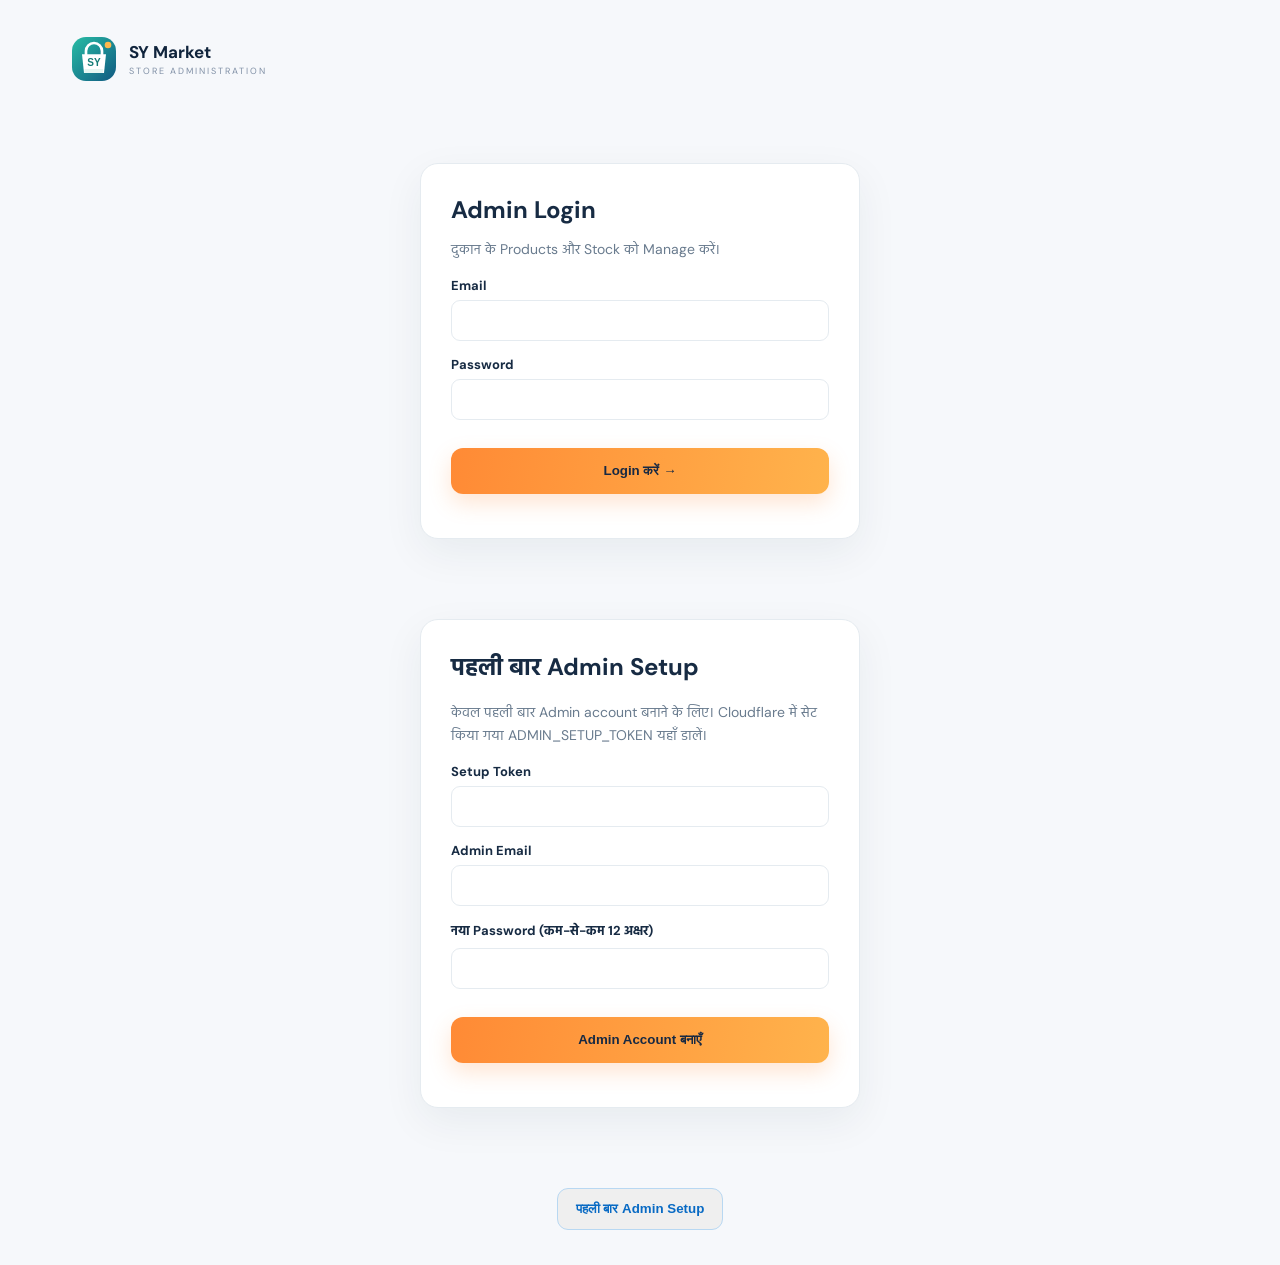
==== commit 7728d9e5: "Add SY Market logo and founder credit" ====
--- a/admin.html
+++ b/admin.html
@@ -2,7 +2,7 @@
 <html lang="hi"><head><meta charset="utf-8"><meta name="viewport" content="width=device-width,initial-scale=1"><title>Admin | SY Market</title><link rel="stylesheet" href="styles.css"></head>
 <body class="admin-body">
 <div class="admin-wrap">
-  <a class="brand" href="./"><span class="brand-mark">SY</span><span><b>SY Market</b><small>STORE ADMINISTRATION</small></span></a>
+  <a class="brand" href="./"><img class="brand-logo" src="sy-market-logo.svg" alt="SY Market logo" width="48" height="48"><span><b>SY Market</b><small>STORE ADMINISTRATION</small></span></a>
   <section class="admin-card" id="loginCard"><h1>Admin Login</h1><p>दुकान के Products और Stock को Manage करें।</p>
     <form id="loginForm"><label>Email<input name="email" type="email" required autocomplete="username"></label><label>Password<input name="password" type="password" required autocomplete="current-password"></label><button class="primary-btn full-btn">Login करें →</button><p class="form-message" id="loginMessage"></p></form>
   </section>
--- a/styles.css
+++ b/styles.css
@@ -83,3 +83,11 @@
 
 .orders-link{display:none}.orders-page{padding-top:52px;min-height:70vh}.orders-page h1{color:var(--navy);font-size:clamp(30px,5vw,42px);margin:8px 0}.orders-intro{color:var(--muted);margin:0 0 24px}.orders-list{display:grid;gap:16px}.order-card{border:1px solid var(--line);border-radius:17px;background:#fff;padding:20px;box-shadow:var(--shadow)}.order-card-head{display:flex;justify-content:space-between;gap:16px;align-items:flex-start;border-bottom:1px solid var(--line);padding-bottom:14px;margin-bottom:14px}.order-card h2{margin:0 0 5px;font-size:18px;color:var(--navy)}.order-date{font-size:13px;color:var(--muted)}.order-status{display:inline-block;border-radius:30px;padding:6px 11px;background:#edf5ff;color:#145b9a;font-size:12px;font-weight:700;white-space:nowrap}.order-lines{list-style:none;margin:0;padding:0}.order-lines li{display:flex;justify-content:space-between;gap:12px;padding:8px 0;color:#46566b;font-size:14px}.order-lines small{display:block;color:var(--muted);margin-top:4px}.order-breakdown{border-top:1px solid var(--line);padding-top:10px;margin-top:8px;color:var(--muted);font-size:13px}.order-breakdown>div{display:flex;justify-content:space-between;padding:3px 0}.order-total{display:flex;justify-content:space-between;border-top:1px solid var(--line);padding-top:12px;margin-top:8px;font-weight:800;color:var(--navy)}.order-meta{display:grid;grid-template-columns:repeat(2,minmax(0,1fr));gap:8px 16px;color:var(--muted);font-size:13px;margin-top:14px}.order-empty,.order-error{padding:30px;border:1px dashed #ccd8e6;border-radius:16px;background:#fff;text-align:center;color:var(--muted)}.order-empty .primary-btn{margin-top:12px}.order-error{color:#b64b27}.orders-page-footer{margin-top:25px}.orders-page-footer a{color:var(--blue);font-weight:700;text-decoration:none}@media(max-width:620px){.site-header{gap:8px}.orders-link{display:inline-flex;align-items:center;white-space:nowrap;color:#52647a;text-decoration:none;font-size:11px;font-weight:700}.cart-pill{padding:9px 10px}.cart-pill span{display:none}.order-card{padding:16px}.order-meta{grid-template-columns:1fr}.order-card-head{align-items:flex-start}}
 
+
+
+.brand-logo{display:block;width:48px;height:48px;object-fit:contain;flex:none}
+.footer-brand .brand-logo{width:38px;height:38px}
+.footer-meta{display:grid;gap:4px}
+.footer-founder{font-size:12px;color:#8291a0}
+.footer-founder b{color:var(--navy)}
+@media(max-width:620px){footer .footer-meta{order:3;width:100%}}
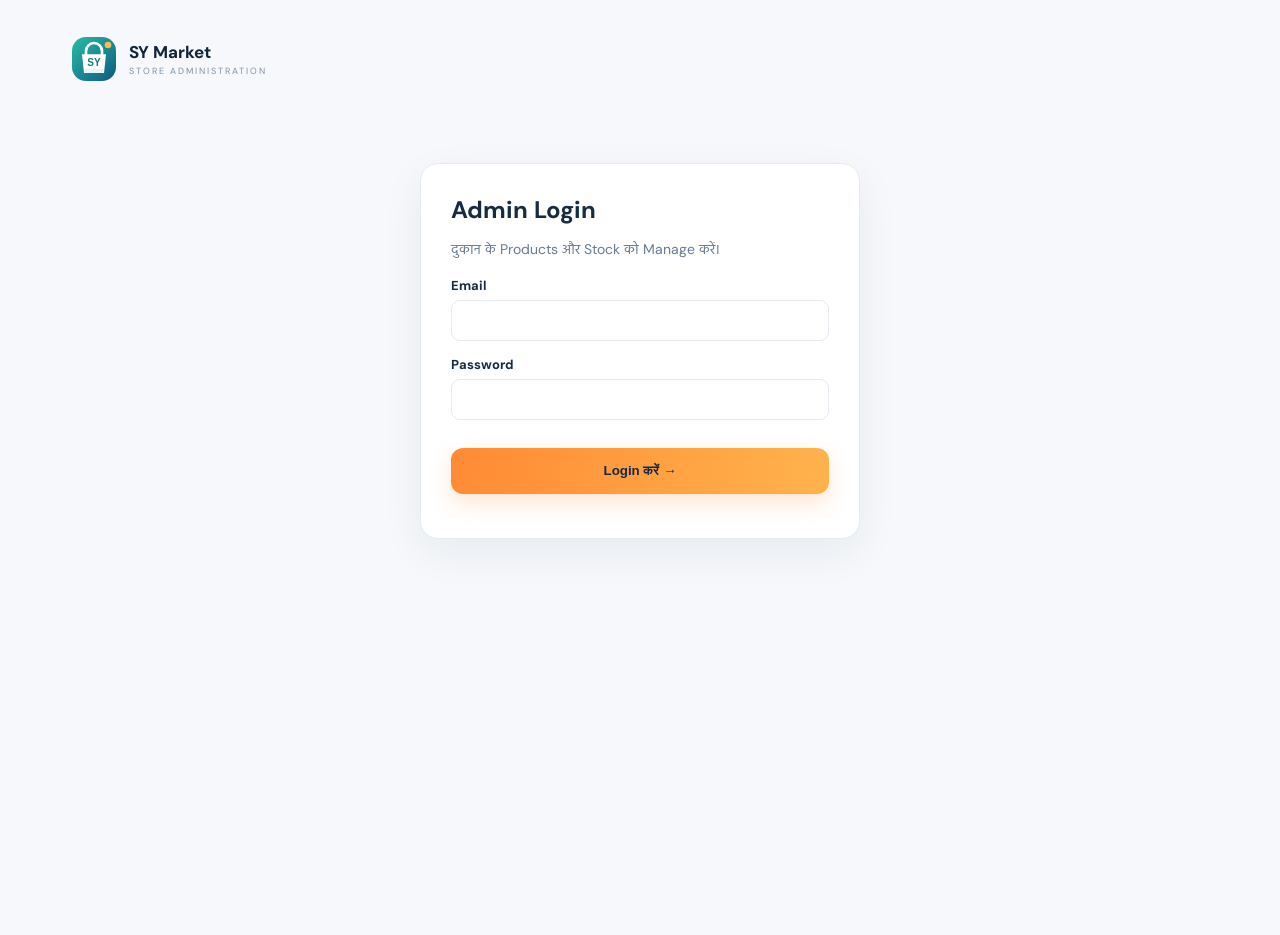
==== commit 7636ddeb: "Remove public admin access and setup form" ====
--- a/admin.html
+++ b/admin.html
@@ -1,33 +1,28 @@
-<!doctype html>
-<html lang="hi"><head><meta charset="utf-8"><meta name="viewport" content="width=device-width,initial-scale=1"><title>Admin | SY Market</title><link rel="stylesheet" href="styles.css"></head>
-<body class="admin-body">
-<div class="admin-wrap">
-  <a class="brand" href="./"><img class="brand-logo" src="sy-market-logo.svg" alt="SY Market logo" width="48" height="48"><span><b>SY Market</b><small>STORE ADMINISTRATION</small></span></a>
-  <section class="admin-card" id="loginCard"><h1>Admin Login</h1><p>दुकान के Products और Stock को Manage करें।</p>
-    <form id="loginForm"><label>Email<input name="email" type="email" required autocomplete="username"></label><label>Password<input name="password" type="password" required autocomplete="current-password"></label><button class="primary-btn full-btn">Login करें →</button><p class="form-message" id="loginMessage"></p></form>
-  </section>
-  <section class="admin-card" id="setupCard">
-    <h1>पहली बार Admin Setup</h1><p>केवल पहली बार Admin account बनाने के लिए। Cloudflare में सेट किया गया ADMIN_SETUP_TOKEN यहाँ डालें।</p>
-    <form id="setupForm"><label>Setup Token<input name="setup_token" type="password" required autocomplete="off"></label><label>Admin Email<input name="email" type="email" required></label><label>नया Password (कम-से-कम 12 अक्षर)<input name="password" type="password" minlength="12" required autocomplete="new-password"></label><button class="primary-btn full-btn">Admin Account बनाएँ</button><p class="form-message" id="setupMessage"></p></form>
-  </section>
-  <p style="text-align:center"><button class="outline-btn" id="showSetup">पहली बार Admin Setup</button></p>
-  <section id="dashboard" class="hidden">
-    <div class="admin-top"><div><span class="eyebrow">CONTROL CENTER</span><h1>Store Dashboard</h1></div><button class="outline-btn" id="logoutBtn">Logout</button></div>
-    <div class="admin-panel"><h2 id="productFormTitle">नया Product जोड़ें</h2><form id="productForm">
-      <div class="admin-toolbar">
-        <label>Product Name<input name="name" required></label><label>Size / Pack<input name="size_label" placeholder="जैसे 750 ml"></label><label>MRP (₹)<input name="mrp" type="number" min="0" step="1" required></label><label>Selling Price (₹)<input name="selling_price" type="number" min="0" step="1" required></label>
-        <label>Stock<input name="stock_quantity" type="number" min="0" step="1" required></label><label>Product Photo URL<input name="image_url" type="url" placeholder="https://..."></label><label>Brand (वैकल्पिक)<input name="brand"></label><label>Category<select name="category_id" id="productCategorySelect" required><option value="">पहले Category चुनें</option></select></label>
-      </div>
-      <p class="category-hint">पहले नीचे Categories में category जोड़ें, फिर यहाँ उस category का सामान जोड़ें। Product photo के लिए HTTPS image link डालें।</p>
-      <label>Description<input name="description"></label>
-      <button class="primary-btn" type="submit">Save Product</button> <button class="outline-btn hidden" type="button" id="cancelEdit">Cancel Edit</button><p class="form-message" id="productMessage"></p>
-    </form></div>
-    <div class="admin-panel"><div class="admin-top"><h2>Product List</h2><button class="outline-btn" id="refreshBtn">Refresh</button></div><div id="productsTable">Loading…</div></div>
-    <div class="admin-panel"><div class="admin-top"><h2>Categories</h2></div><p class="category-hint">अपनी दुकान की categories बनाएँ—जैसे Grocery, Snacks, Drinks। ये customer website पर अपने आप दिखेंगी।</p><form id="categoryForm" class="admin-toolbar"><label>Category का नाम<input name="name" required placeholder="जैसे Grocery"></label><label>दिखाने का क्रम<input name="sort_order" type="number" value="0"></label><label>विवरण (वैकल्पिक)<input name="description"></label><button class="primary-btn">Category जोड़ें</button></form><div id="categoriesTable">Loading…</div></div>
-    <div class="admin-panel"><div class="admin-top"><h2>Orders</h2><select id="orderFilter"><option value="">All orders</option><option value="pending">Pending</option><option value="confirmed">Confirmed</option><option value="preparing">Preparing</option><option value="out_for_delivery">Out for delivery</option><option value="ready_for_pickup">Ready for pickup</option><option value="completed">Completed</option><option value="cancelled">Cancelled</option></select></div><div id="ordersTable">Loading…</div></div>
-    <div class="admin-panel"><h2>Store Settings</h2><form id="settingsForm" class="admin-toolbar"><label>Store name<input name="store_name"></label><label>Phone<input name="phone" inputmode="numeric"></label><label>Delivery charge<input name="delivery_charge" type="number"></label><label>Minimum order<input name="minimum_order" type="number"></label><label>Delivery radius (km)<input name="delivery_radius_km" type="number"></label><label>Business hours<input name="business_hours"></label><label>Address<input name="address"></label><label>Accepting orders<select name="is_accepting_orders"><option value="true">Yes</option><option value="false">No</option></select></label><button class="primary-btn">Save Settings</button></form><p class="form-message" id="settingsMessage"></p></div>
-    <p><a href="./">← Customer Website</a></p>
-  </section>
-  <dialog id="orderDetailsDialog" class="checkout-dialog"><div class="drawer-head"><div><span class="eyebrow">ORDER DETAILS</span><h2 id="orderDetailsTitle">Order</h2></div><button type="button" class="icon-btn" id="closeOrderDetails" aria-label="Close">✕</button></div><div id="orderDetailsBody"></div></dialog>
-</div><script src="admin.js"></script></body></html>
-
+<!doctype html>
+<html lang="hi"><head><meta charset="utf-8"><meta name="viewport" content="width=device-width,initial-scale=1"><title>Admin | SY Market</title><link rel="stylesheet" href="styles.css"></head>
+<body class="admin-body">
+<div class="admin-wrap">
+  <a class="brand" href="./"><img class="brand-logo" src="sy-market-logo.svg" alt="SY Market logo" width="48" height="48"><span><b>SY Market</b><small>STORE ADMINISTRATION</small></span></a>
+  <section class="admin-card" id="loginCard"><h1>Admin Login</h1><p>दुकान के Products और Stock को Manage करें।</p>
+    <form id="loginForm"><label>Email<input name="email" type="email" required autocomplete="username"></label><label>Password<input name="password" type="password" required autocomplete="current-password"></label><button class="primary-btn full-btn">Login करें →</button><p class="form-message" id="loginMessage"></p></form>
+  </section>
+  <section id="dashboard" class="hidden">
+    <div class="admin-top"><div><span class="eyebrow">CONTROL CENTER</span><h1>Store Dashboard</h1></div><button class="outline-btn" id="logoutBtn">Logout</button></div>
+    <div class="admin-panel"><h2 id="productFormTitle">नया Product जोड़ें</h2><form id="productForm">
+      <div class="admin-toolbar">
+        <label>Product Name<input name="name" required></label><label>Size / Pack<input name="size_label" placeholder="जैसे 750 ml"></label><label>MRP (₹)<input name="mrp" type="number" min="0" step="1" required></label><label>Selling Price (₹)<input name="selling_price" type="number" min="0" step="1" required></label>
+        <label>Stock<input name="stock_quantity" type="number" min="0" step="1" required></label><label>Product Photo URL<input name="image_url" type="url" placeholder="https://..."></label><label>Brand (वैकल्पिक)<input name="brand"></label><label>Category<select name="category_id" id="productCategorySelect" required><option value="">पहले Category चुनें</option></select></label>
+      </div>
+      <p class="category-hint">पहले नीचे Categories में category जोड़ें, फिर यहाँ उस category का सामान जोड़ें। Product photo के लिए HTTPS image link डालें।</p>
+      <label>Description<input name="description"></label>
+      <button class="primary-btn" type="submit">Save Product</button> <button class="outline-btn hidden" type="button" id="cancelEdit">Cancel Edit</button><p class="form-message" id="productMessage"></p>
+    </form></div>
+    <div class="admin-panel"><div class="admin-top"><h2>Product List</h2><button class="outline-btn" id="refreshBtn">Refresh</button></div><div id="productsTable">Loading…</div></div>
+    <div class="admin-panel"><div class="admin-top"><h2>Categories</h2></div><p class="category-hint">अपनी दुकान की categories बनाएँ—जैसे Grocery, Snacks, Drinks। ये customer website पर अपने आप दिखेंगी।</p><form id="categoryForm" class="admin-toolbar"><label>Category का नाम<input name="name" required placeholder="जैसे Grocery"></label><label>दिखाने का क्रम<input name="sort_order" type="number" value="0"></label><label>विवरण (वैकल्पिक)<input name="description"></label><button class="primary-btn">Category जोड़ें</button></form><div id="categoriesTable">Loading…</div></div>
+    <div class="admin-panel"><div class="admin-top"><h2>Orders</h2><select id="orderFilter"><option value="">All orders</option><option value="pending">Pending</option><option value="confirmed">Confirmed</option><option value="preparing">Preparing</option><option value="out_for_delivery">Out for delivery</option><option value="ready_for_pickup">Ready for pickup</option><option value="completed">Completed</option><option value="cancelled">Cancelled</option></select></div><div id="ordersTable">Loading…</div></div>
+    <div class="admin-panel"><h2>Store Settings</h2><form id="settingsForm" class="admin-toolbar"><label>Store name<input name="store_name"></label><label>Phone<input name="phone" inputmode="numeric"></label><label>Delivery charge<input name="delivery_charge" type="number"></label><label>Minimum order<input name="minimum_order" type="number"></label><label>Delivery radius (km)<input name="delivery_radius_km" type="number"></label><label>Business hours<input name="business_hours"></label><label>Address<input name="address"></label><label>Accepting orders<select name="is_accepting_orders"><option value="true">Yes</option><option value="false">No</option></select></label><button class="primary-btn">Save Settings</button></form><p class="form-message" id="settingsMessage"></p></div>
+    <p><a href="./">← Customer Website</a></p>
+  </section>
+  <dialog id="orderDetailsDialog" class="checkout-dialog"><div class="drawer-head"><div><span class="eyebrow">ORDER DETAILS</span><h2 id="orderDetailsTitle">Order</h2></div><button type="button" class="icon-btn" id="closeOrderDetails" aria-label="Close">✕</button></div><div id="orderDetailsBody"></div></dialog>
+</div><script src="admin.js"></script></body></html>
+
